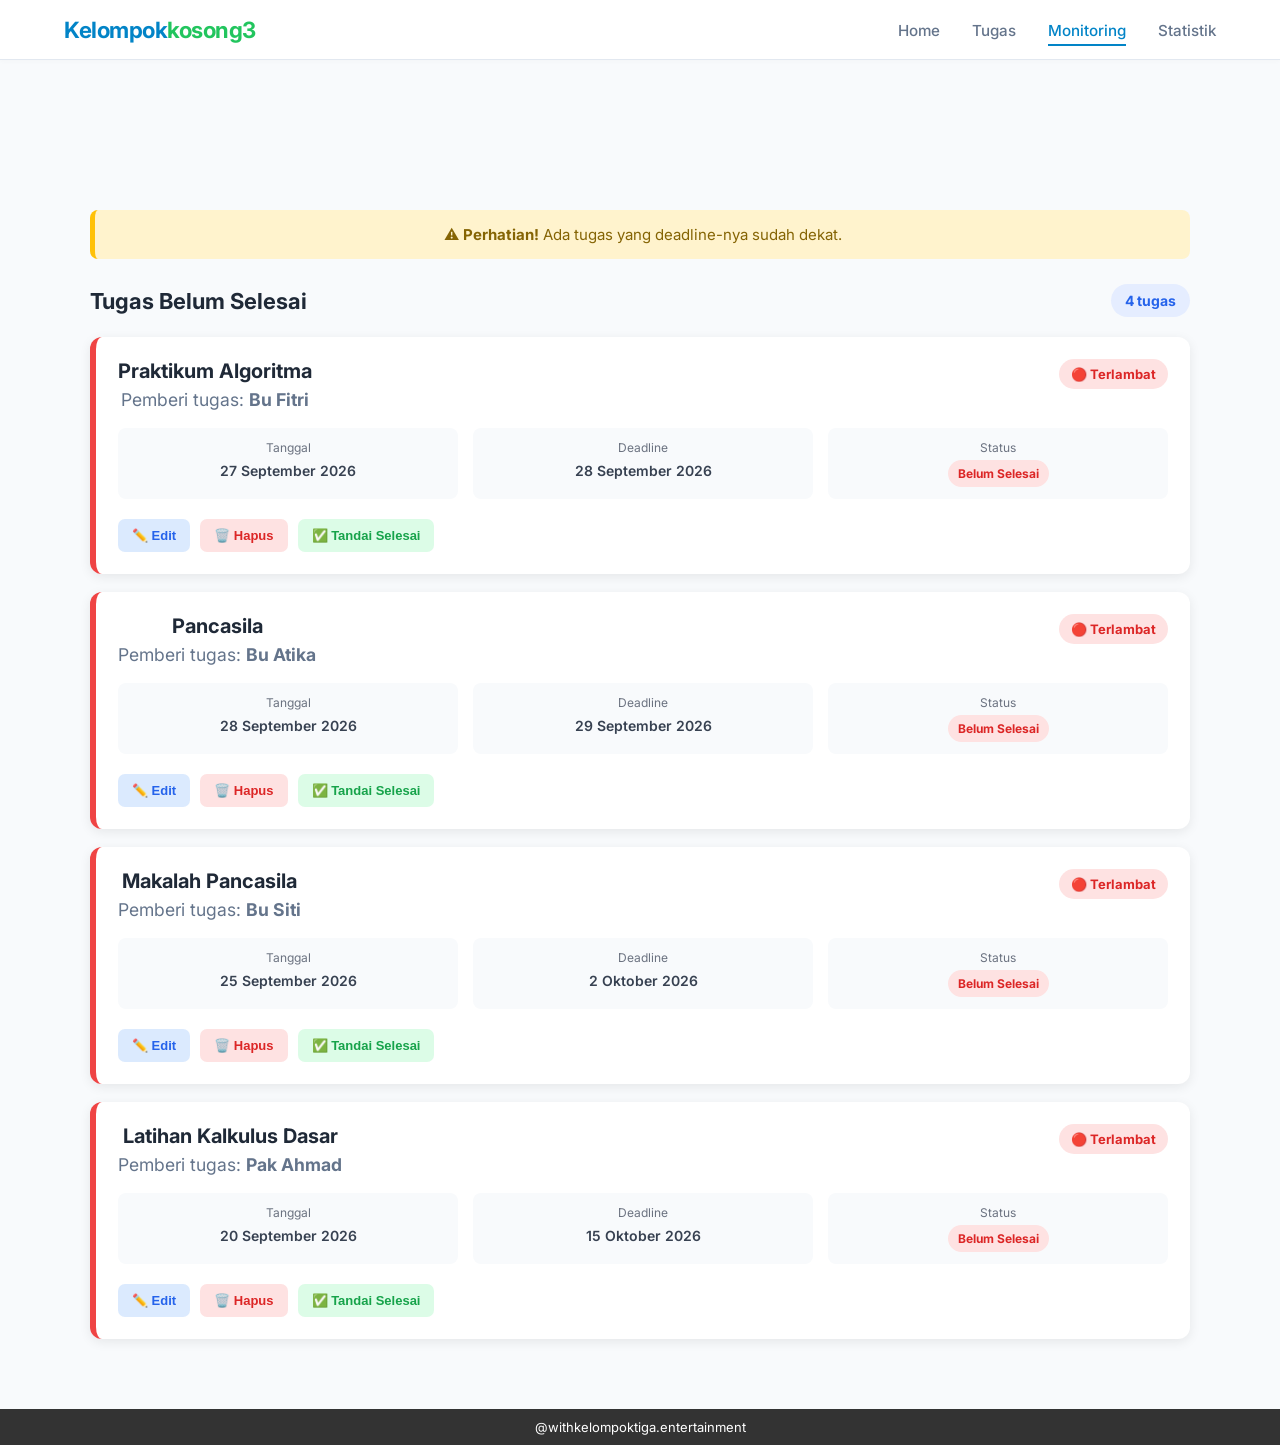
==== monitoring.html @ 1a404bc1 "Add files via upload" ====
<!DOCTYPE html>
<html lang="id">
<head>
    <meta charset="UTF-8">
    <meta name="viewport" content="width=device-width, initial-scale=1.0">
    <title>Monitoring</title>
    <link rel="stylesheet" href="css/monitoring.css">
    <link href="https://fonts.googleapis.com/css2?family=Inter:wght@400;500;600;700&display=swap" rel="stylesheet">
</head>
<body>
<!-- header -->
<header class="office-header">
    <div class="nav-container">
        <a href="#" class="logo">Kelompok<span>kosong3</span></a>
        <!-- Menu Navigasi -->
        <nav class="nav-menu">
            <ul>
                <li><a href="index.html" class="nav-link">Home</a></li>
                <li><a href="tugas.html" class="nav-link">Tugas</a></li>
                <li><a href="monitoring.html" class="nav-link active">Monitoring</a></li>
                <li><a href="statistik.html" class="nav-link">Statistik</a></li>
            </ul>
        </nav>
        <!-- <button class="action-btn" id="portalBtn">Masuk Portal</button> -->
    </div>
</header>
<!-- header tutup -->

<main class="content-area">
   <!-- ==============================
         KONTEN UTAMA
         ============================== -->
    <main class="container">
      <!-- Peringatan deadline dekat -->
      <div id="deadlineAlert" class="deadline-alert hidden">
        ⚠️ <strong>Perhatian!</strong>
        Ada tugas yang deadline-nya sudah dekat.
      </div>

      <!-- Informasi jumlah tugas -->
      <div class="monitoring-info">
        <h2>Tugas Belum Selesai</h2>
        <span id="taskCount">0 tugas</span>
      </div>

      <!-- ==============================
             DAFTAR TUGAS
             Data akan dimasukkan melalui JavaScript
             ============================== -->
      <section id="taskList" class="task-list">
        <!-- Contoh:
            <div class="task-card">
                ...
            </div>
            -->
      </section>

      <!-- Pesan ketika tidak ada tugas -->
      <div id="emptyMessage" class="empty-message hidden">
        <div class="empty-icon">🎉</div>
        <h3>Semua tugas sudah selesai!</h3>
        <p>Tidak ada tugas yang perlu dimonitor saat ini.</p>
      </div>
    </main>
</main>

<!-- footer -->
<footer>
    @withkelompoktiga.entertainment
</footer>
<!-- footer tutup -->
     <script src="js/monitoring.js"></script>
</body>
</html>
---- css/monitoring.css ----
* {
    box-sizing: border-box;
    margin: 0;
    padding: 0;
}

body {
    background-color: #f8fafc; 
    color: #334155; 
    font-family: 'Inter', sans-serif;
    margin: 0;
    min-height: 100vh;
    display: flex;
    flex-direction: column;
}

/* Header & Navigasi Kantor */
.office-header {
    background: #ffffff; 
    border-bottom: 1px solid #e2e8f0;
    position: fixed;
    top: 0;
    left: 0;
    width: 100%;
    z-index: 1000;
    box-shadow: 0 2px 4px rgba(0, 0, 0, 0.02);
}

.nav-container {
    max-width: 1200px;
    margin: 0 auto;
    display: flex;
    justify-content: space-between;
    align-items: center;
    padding: 16px 24px;
}

.logo {
    font-weight: 700;
    font-size: 1.4rem;
    color: #0284c7; 
    text-decoration: none;
    letter-spacing: -0.5px;
}

.logo span {
    color: #22c55e; 
}

/* Daftar Menu */
.nav-menu ul {
    list-style: none;
    display: flex;
    gap: 32px;
}

/* Tautan Menu */
.nav-link {
    text-decoration: none;
    color: #64748b;
    font-size: 0.95rem;
    font-weight: 500;
    position: relative;
    transition: color 0.2s ease;
}

/* Efek Garis Bawah saat Hover (Warna Biru) */
.nav-link::after {
    content: '';
    position: absolute;
    width: 0;
    height: 2px;
    bottom: -6px;
    left: 0;
    background-color: #0284c7;
    transition: width 0.2s ease;
}

.nav-link:hover, .nav-link.active {
    color: #0284c7;
}

.nav-link:hover::after, .nav-link.active::after {
    width: 100%;
}

/* Tombol Aksi Korporat (Warna Biru dengan Aksen Hijau) */
.action-btn {
    margin: 20px;
    background-color: #0284c7;
    border: none;
    color: #ffffff;
    padding: 10px 20px;
    font-family: 'Inter', sans-serif;
    font-size: 0.9rem;
    font-weight: 600;
    border-radius: 6px;
    cursor: pointer;
    transition: background-color 0.2s ease, transform 0.1s ease;
}

/* Efek saat tombol disentuh mouse (Berubah ke hijau muda segar) */
.action-btn:hover {
    background-color: #16a34a; 
    transform: translateY(-1px);
}

/* Area Konten Contoh */
.content-area {
    margin-top: 140px;
    text-align: center;
    padding: 40px 20px;
}

.content-area h1 {
    font-size: 2.2rem;
    font-weight: 700;
    color: #0f172a;
    margin-bottom: 12px;
}

.content-area p {
    color: #64748b;
    font-size: 1.1rem;
    max-width: 600px;
    margin: 0 auto;
}

.transisi {
    display: flex;
    justify-content: center;
}

footer {
    background-color: #333;
    color: white;
    text-align: center;
    padding: 10px;
    position: static;
    font-size: small;
    margin-top: auto;
}

/* =========================================
   STUDYMATE - MONITORING TUGAS
   CSS HALAMAN MONITORING
   ========================================= */


/* =========================================
   RESET DASAR
   ========================================= */

* {
    margin: 0;
    padding: 0;
    box-sizing: border-box;
}


/* =========================================
   CONTAINER UTAMA
   ========================================= */

.container {
    width: 90%;
    max-width: 1100px;
    margin: 30px auto;
}


/* =========================================
   PERINGATAN DEADLINE
   ========================================= */

.deadline-alert {
    background-color: #fff3cd;
    border-left: 5px solid #ffc107;
    color: #856404;

    padding: 15px 18px;
    margin-bottom: 25px;

    border-radius: 8px;

    font-size: 15px;
}


.hidden {
    display: none;
}


/* =========================================
   INFORMASI MONITORING
   ========================================= */

.monitoring-info {
    display: flex;
    justify-content: space-between;
    align-items: center;

    margin-bottom: 20px;
}


.monitoring-info h2 {
    font-size: 22px;
    color: #1f2937;
}


#taskCount {
    background-color: #e5edff;
    color: #2563eb;

    padding: 8px 14px;
    border-radius: 20px;

    font-size: 14px;
    font-weight: bold;
}


/* =========================================
   DAFTAR TUGAS
   ========================================= */

.task-list {
    display: flex;
    flex-direction: column;
    gap: 18px;
}


/* =========================================
   CARD TUGAS
   ========================================= */

.task-card {
    background-color: white;

    border-radius: 12px;

    padding: 22px;

    box-shadow: 0 3px 12px rgba(0, 0, 0, 0.08);

    border-left: 6px solid #22c55e;

    transition: transform 0.2s ease,
        box-shadow 0.2s ease;
}


.task-card:hover {
    transform: translateY(-2px);

    box-shadow: 0 6px 18px rgba(0, 0, 0, 0.12);
}


/* Warna card berdasarkan kondisi deadline */

.task-card.urgent {
    border-left-color: #ef4444;
}


.task-card.warning {
    border-left-color: #eab308;
}


.task-card.safe {
    border-left-color: #22c55e;
}


/* =========================================
   BAGIAN ATAS CARD
   ========================================= */

.task-header {
    display: flex;
    justify-content: space-between;
    align-items: flex-start;

    gap: 15px;

    margin-bottom: 18px;
}


.task-title {
    font-size: 20px;
    color: #1f2937;

    margin-bottom: 6px;
}


.task-giver {
    color: #6b7280;
    font-size: 14px;
}


/* =========================================
   INDIKATOR DEADLINE
   ========================================= */

.deadline-indicator {
    padding: 7px 12px;

    border-radius: 20px;

    font-size: 13px;
    font-weight: bold;

    white-space: nowrap;
}


.deadline-indicator.urgent {
    background-color: #fee2e2;
    color: #dc2626;
}


.deadline-indicator.warning {
    background-color: #fef3c7;
    color: #ca8a04;
}


.deadline-indicator.safe {
    background-color: #dcfce7;
    color: #16a34a;
}


/* =========================================
   DETAIL TUGAS
   ========================================= */

.task-details {
    display: grid;

    grid-template-columns: repeat(3, 1fr);

    gap: 15px;

    margin-bottom: 20px;
}


.detail-item {
    background-color: #f8fafc;

    padding: 12px;

    border-radius: 8px;
}


.detail-label {
    display: block;

    font-size: 12px;

    color: #6b7280;

    margin-bottom: 5px;
}


.detail-value {
    font-size: 14px;

    font-weight: 600;

    color: #374151;
}


/* =========================================
   STATUS
   ========================================= */

.status {
    display: inline-block;

    padding: 6px 10px;

    border-radius: 15px;

    font-size: 12px;

    font-weight: bold;
}


.status-belum {
    background-color: #fee2e2;
    color: #dc2626;
}


/* =========================================
   TOMBOL
   ========================================= */

.task-actions {
    display: flex;

    gap: 10px;

    flex-wrap: wrap;
}


.btn {
    border: none;

    padding: 9px 14px;

    border-radius: 7px;

    cursor: pointer;

    font-size: 13px;

    font-weight: 600;

    transition: opacity 0.2s ease,
        transform 0.1s ease;
}


.btn:hover {
    opacity: 0.85;
}


.btn:active {
    transform: scale(0.97);
}


/* Tombol Edit */

.btn-edit {
    background-color: #dbeafe;
    color: #2563eb;
}


/* Tombol Hapus */

.btn-delete {
    background-color: #fee2e2;
    color: #dc2626;
}


/* Tombol Tandai Selesai */

.btn-complete {
    background-color: #dcfce7;
    color: #16a34a;
}


/* =========================================
   PESAN KOSONG
   ========================================= */

.empty-message {
    background-color: white;

    padding: 50px 20px;

    text-align: center;

    border-radius: 12px;

    box-shadow: 0 3px 12px rgba(0, 0, 0, 0.06);
}


.empty-icon {
    font-size: 45px;

    margin-bottom: 15px;
}


.empty-message h3 {
    margin-bottom: 8px;

    color: #1f2937;
}


.empty-message p {
    color: #6b7280;

    font-size: 14px;
}


/* =========================================
   RESPONSIVE UNTUK HP
   ========================================= */

@media (max-width: 700px) {

    .header h1 {
        font-size: 26px;
    }


    .monitoring-info {
        flex-direction: column;

        align-items: flex-start;

        gap: 10px;
    }


    .task-header {
        flex-direction: column;
    }


    .task-details {
        grid-template-columns: 1fr;
    }


    .task-actions {
        flex-direction: column;
    }


    .btn {
        width: 100%;
    }

}
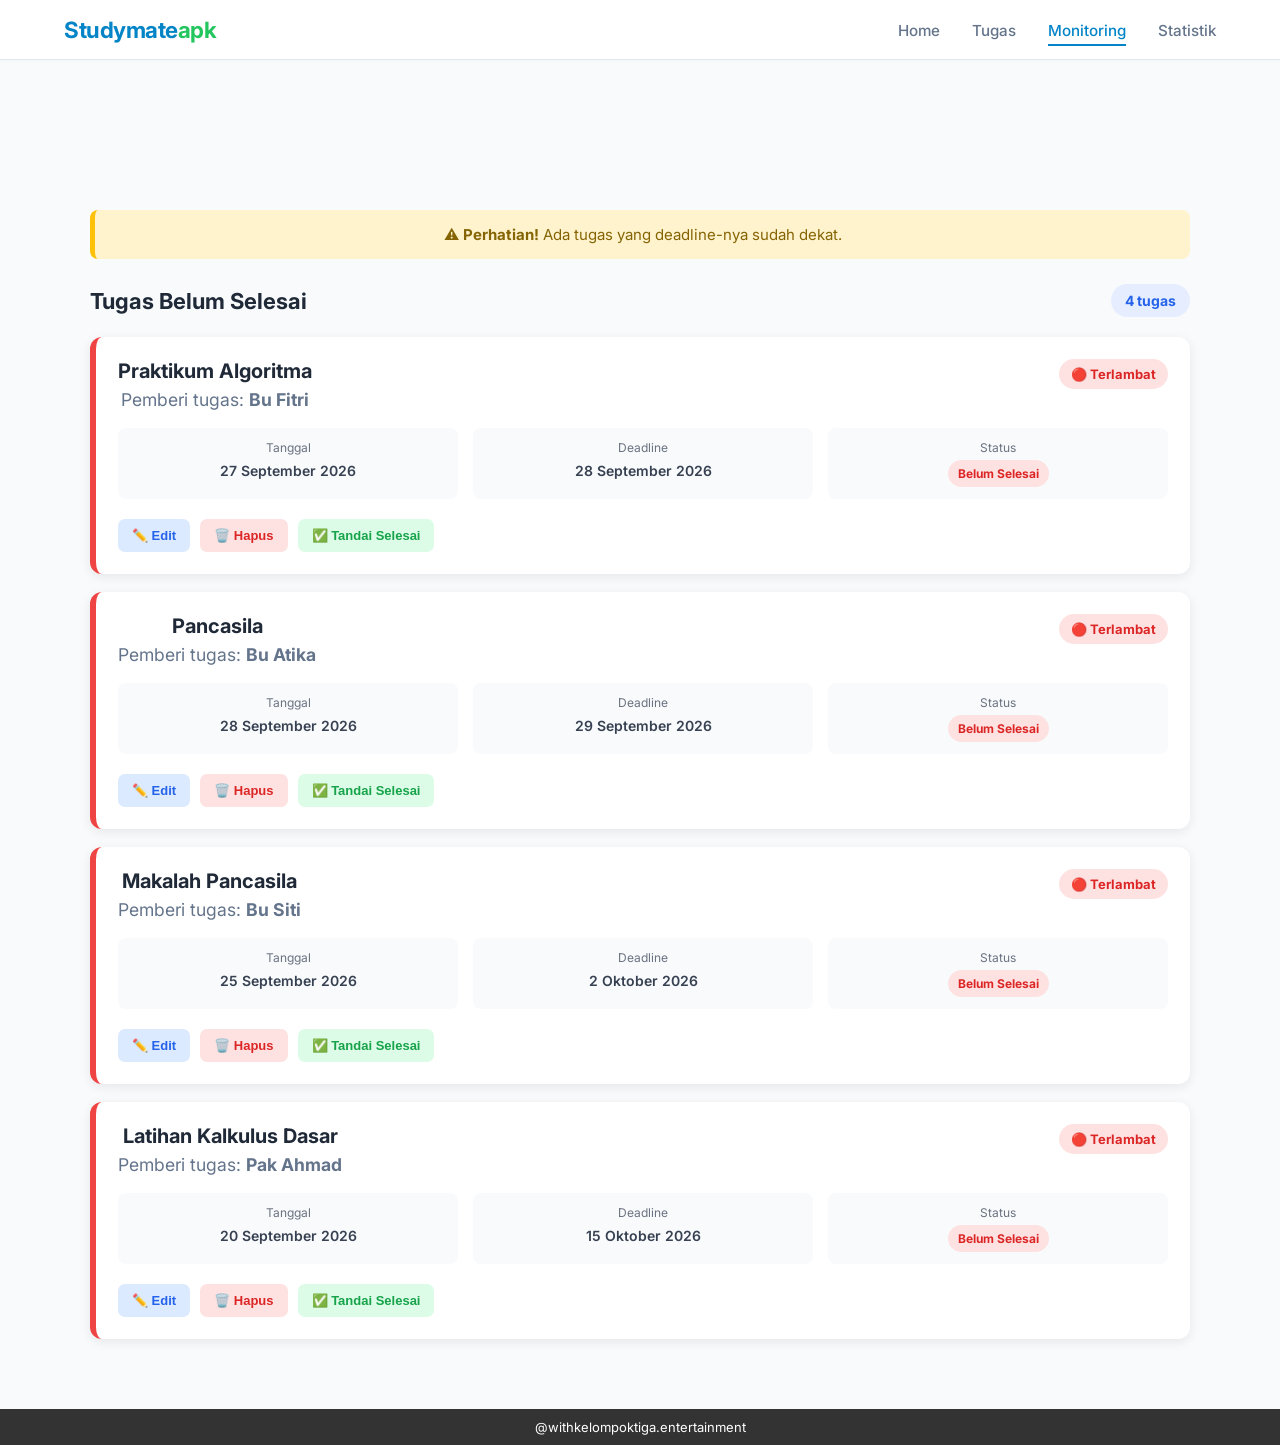
==== commit c263f20e: "merubah dikit" ====
--- a/monitoring.html
+++ b/monitoring.html
@@ -11,7 +11,7 @@
 <!-- header -->
 <header class="office-header">
     <div class="nav-container">
-        <a href="#" class="logo">Kelompok<span>kosong3</span></a>
+        <a href="index.html" class="logo">Studymate<span>apk</span></a>
         <!-- Menu Navigasi -->
         <nav class="nav-menu">
             <ul>
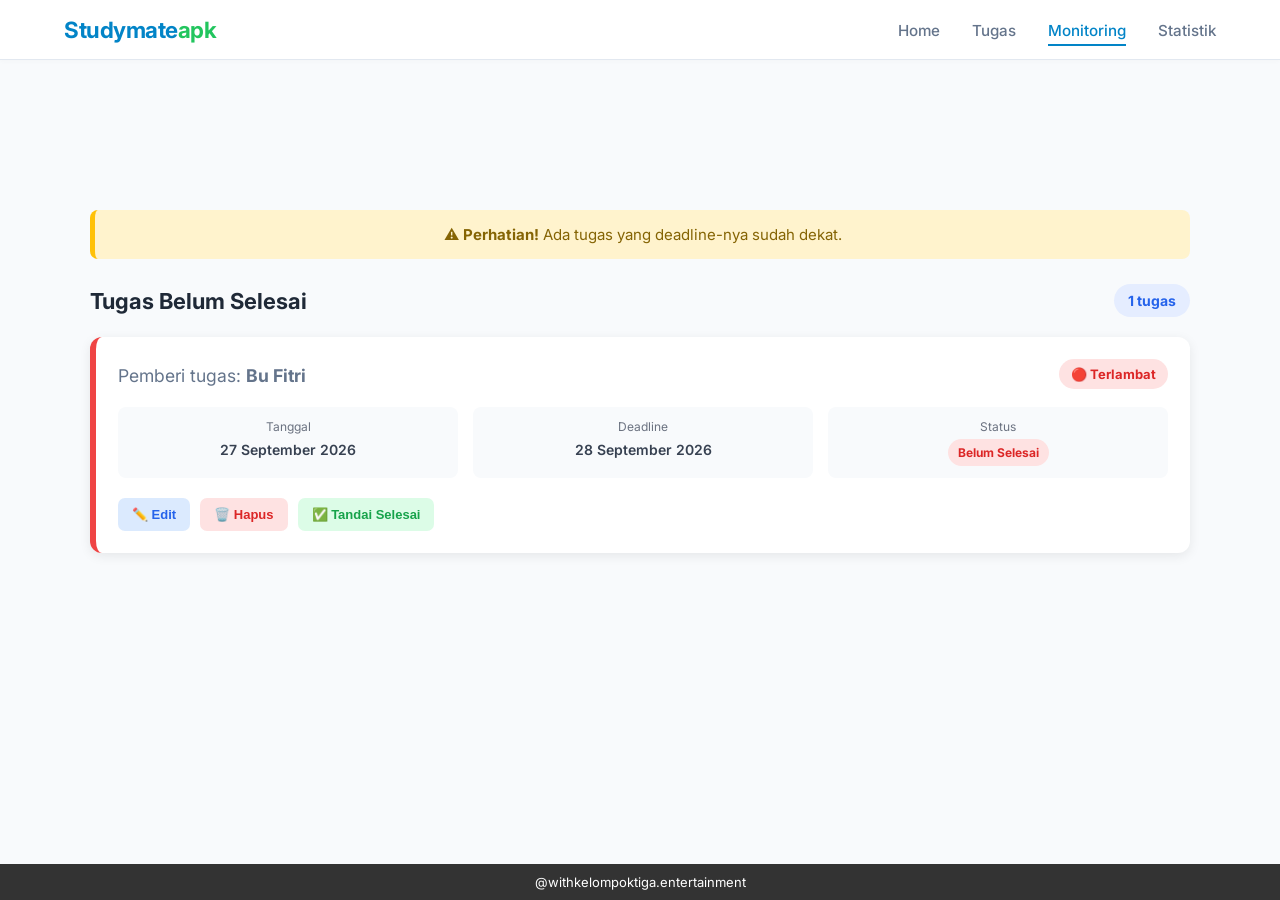
==== commit a228a7e1: "update semua" ====
--- a/monitoring.html
+++ b/monitoring.html
@@ -21,6 +21,12 @@
                 <li><a href="statistik.html" class="nav-link">Statistik</a></li>
             </ul>
         </nav>
+        <!-- Nav hamburg -->
+        <div class="hamburger" id="hamburgerBtn">
+            <span></span>
+            <span></span>
+            <span></span>
+        </div>
         <!-- <button class="action-btn" id="portalBtn">Masuk Portal</button> -->
     </div>
 </header>
--- a/css/monitoring.css
+++ b/css/monitoring.css
@@ -52,6 +52,48 @@
     list-style: none;
     display: flex;
     gap: 32px;
+}
+
+/* Tampilan Default (Layar Laptop/PC): Sembunyikan tombol hamburger */
+.hamburger {
+    display: none;
+    cursor: pointer;
+    flex-direction: column;
+    gap: 5px;
+}
+
+.hamburger span {
+    width: 25px;
+    height: 3px;
+    background-color: #0284c7;
+    transition: 0.3s;
+}
+
+@media (max-width: 768px) {
+    .hamburger {
+        display: flex; /* Tampilkan tombol hamburger di HP */
+    }
+.nav-menu {
+        position: absolute;
+        top: 50px;
+        left: -100%; /* Sembunyikan menu di luar layar sebelah kiri */
+        width: 100%;
+        background-color: #ffffff;
+        box-shadow: 0 10px 15px rgba(0,0,0,0.05);
+        transition: 0.3s ease-in-out;
+    }
+
+/* Ubah susunan menu jadi ke bawah (vertikal) */
+.nav-menu ul {
+    flex-direction: column; 
+    padding: 20px;
+    gap: 20px;
+    align-items: center;
+    }
+    /* Kelas aktif yang dipanggil oleh JavaScript saat hamburger diklik */
+    .nav-menu.active {
+        left: 0; /* Tarik menu ke dalam layar */
+    }
 }
 
 /* Tautan Menu */
